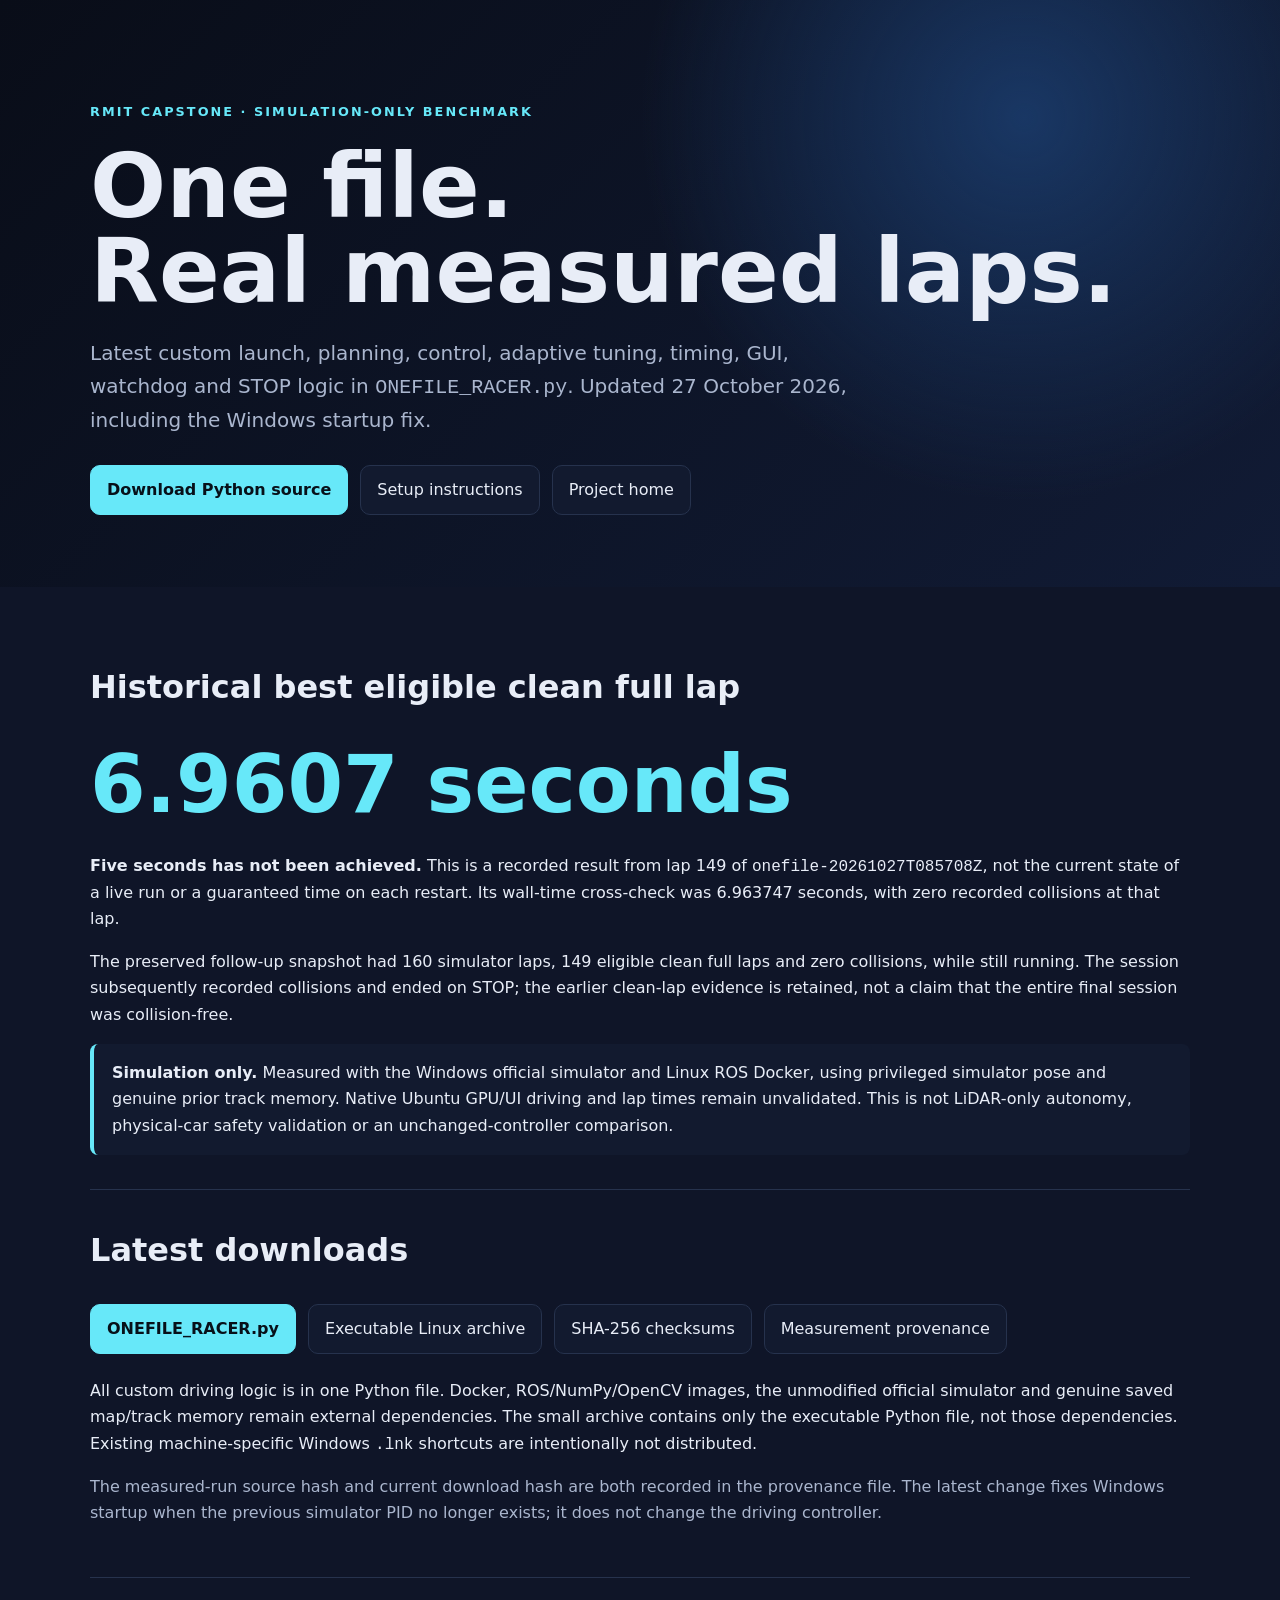
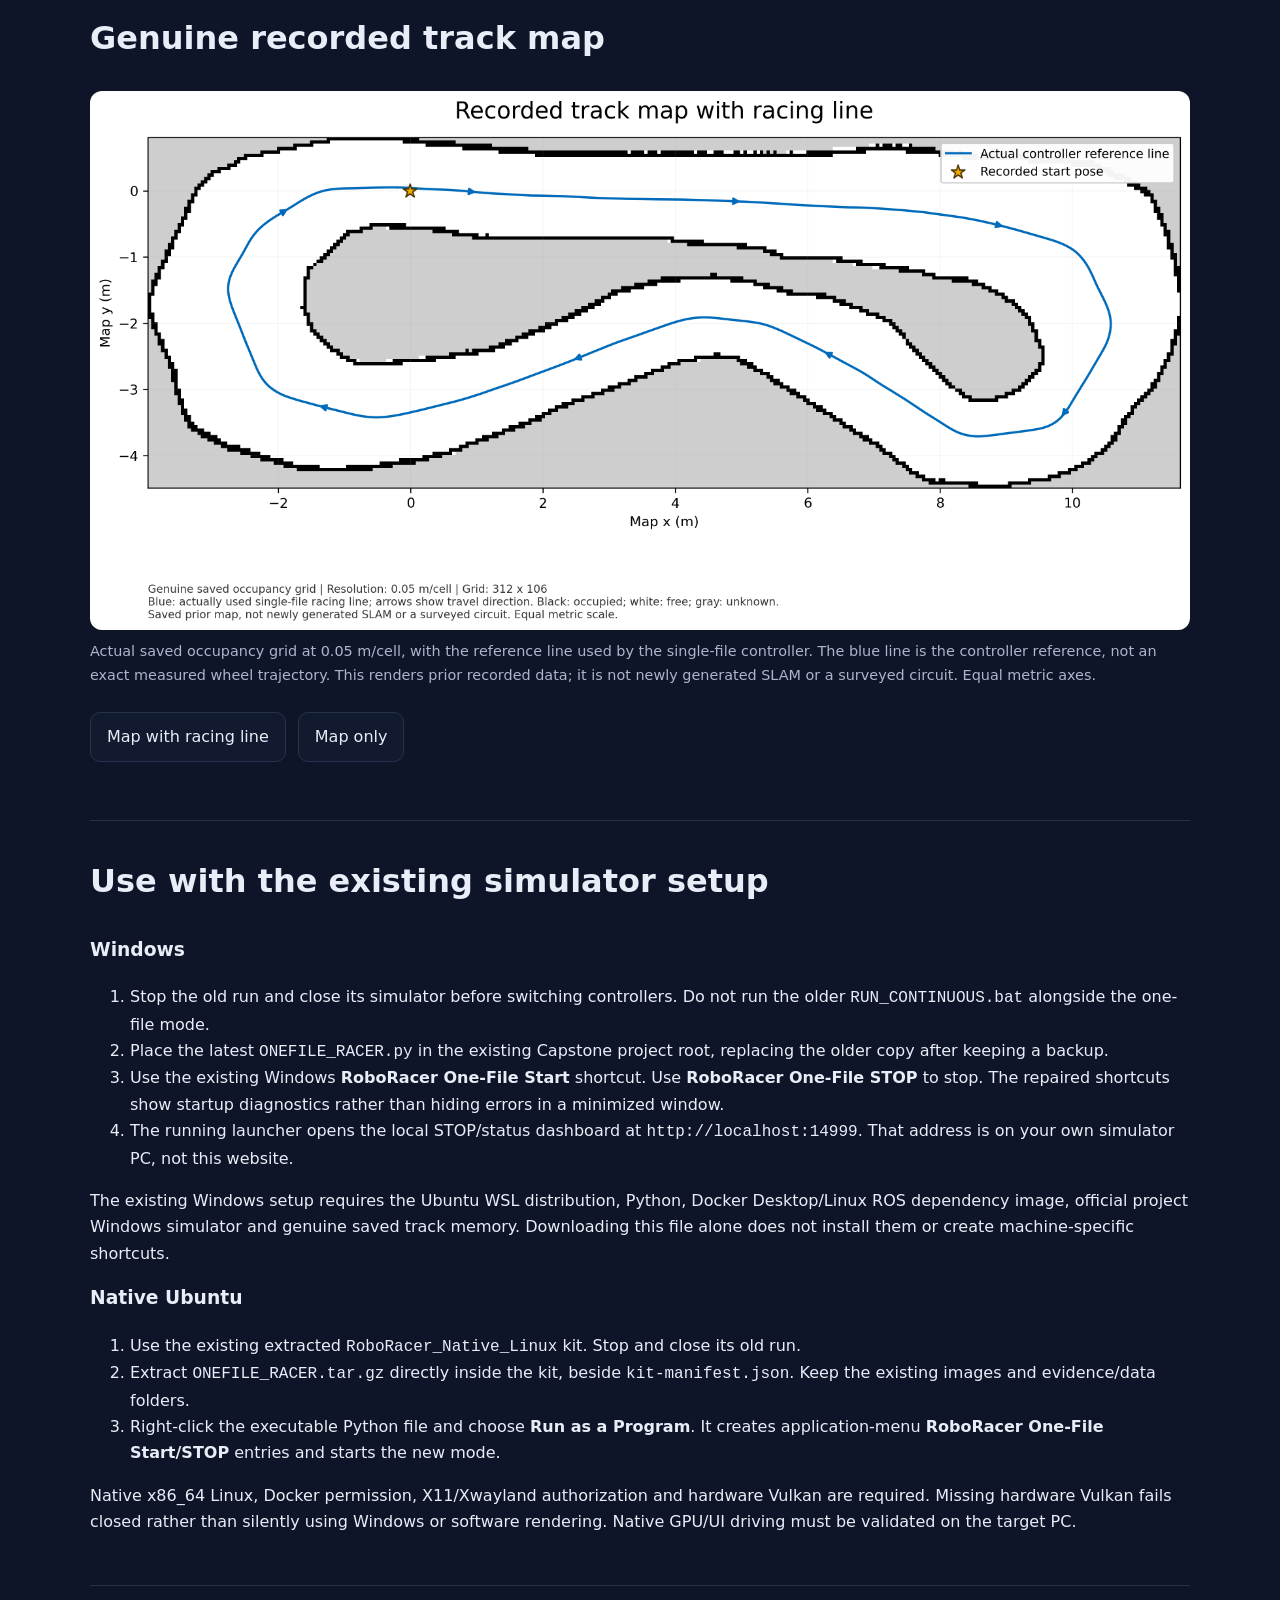
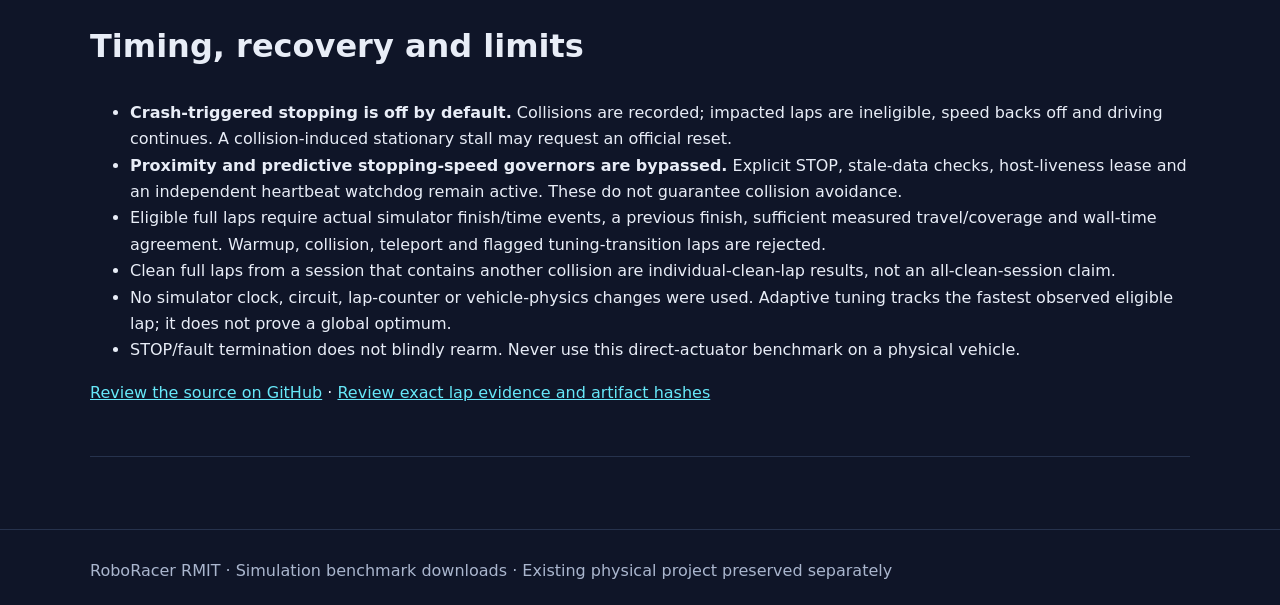
==== docs/simulator-benchmark.html @ d5563a13 "Publish single-file simulator benchmark downloads and track maps" ====
<!doctype html>
<html lang="en">
<head>
  <meta charset="utf-8">
  <meta name="viewport" content="width=device-width,initial-scale=1">
  <meta name="description" content="Single-file RoboRacer simulation benchmark downloads, genuine recorded track maps and measured clean-lap evidence.">
  <title>Simulator Benchmark Downloads · RoboRacer RMIT</title>
  <link rel="stylesheet" href="style.css">
  <style>
    .map{display:block;width:100%;height:auto;background:white;border-radius:12px}
    figure{margin:24px 0}figcaption{color:var(--muted);font-size:.9rem;margin-top:10px}
    .metric{font-size:clamp(2.8rem,8vw,5rem);line-height:1.1;font-weight:800;margin:.3em 0;color:var(--accent)}
    .muted{color:var(--muted)}.downloads{display:flex;gap:12px;flex-wrap:wrap;margin:24px 0}
    table{border-collapse:collapse;width:100%}th,td{text-align:left;padding:12px;border-bottom:1px solid var(--line)}
    a{color:var(--accent)}.table-scroll{overflow-x:auto}
  </style>
</head>
<body>
  <header class="hero">
    <div class="wrap">
      <p class="eyebrow">RMIT capstone · simulation-only benchmark</p>
      <h1>One file.<br>Real measured laps.</h1>
      <p class="lead">Latest custom launch, planning, control, adaptive tuning, timing, GUI, watchdog and STOP logic in <code>ONEFILE_RACER.py</code>. Updated 27 October 2026, including the Windows startup fix.</p>
      <div class="actions">
        <a class="button primary" href="downloads/ONEFILE_RACER.py" download>Download Python source</a>
        <a class="button" href="#setup">Setup instructions</a>
        <a class="button" href="index.html">Project home</a>
      </div>
    </div>
  </header>
  <main class="wrap">
    <section aria-labelledby="result">
      <h2 id="result">Historical best eligible clean full lap</h2>
      <p class="metric">6.9607 seconds</p>
      <p><strong>Five seconds has not been achieved.</strong> This is a recorded result from lap 149 of <code>onefile-20261027T085708Z</code>, not the current state of a live run or a guaranteed time on each restart. Its wall-time cross-check was 6.963747 seconds, with zero recorded collisions at that lap.</p>
      <p>The preserved follow-up snapshot had 160 simulator laps, 149 eligible clean full laps and zero collisions, while still running. The session subsequently recorded collisions and ended on STOP; the earlier clean-lap evidence is retained, not a claim that the entire final session was collision-free.</p>
      <div class="notice"><strong>Simulation only.</strong> Measured with the Windows official simulator and Linux ROS Docker, using privileged simulator pose and genuine prior track memory. Native Ubuntu GPU/UI driving and lap times remain unvalidated. This is not LiDAR-only autonomy, physical-car safety validation or an unchanged-controller comparison.</div>
    </section>
    <section aria-labelledby="downloads">
      <h2 id="downloads">Latest downloads</h2>
      <div class="downloads">
        <a class="button primary" href="downloads/ONEFILE_RACER.py" download>ONEFILE_RACER.py</a>
        <a class="button" href="downloads/ONEFILE_RACER.tar.gz" download>Executable Linux archive</a>
        <a class="button" href="downloads/SHA256SUMS.txt" download>SHA-256 checksums</a>
        <a class="button" href="downloads/benchmark-evidence.json" download>Measurement provenance</a>
      </div>
      <p>All custom driving logic is in one Python file. Docker, ROS/NumPy/OpenCV images, the unmodified official simulator and genuine saved map/track memory remain external dependencies. The small archive contains only the executable Python file, not those dependencies. Existing machine-specific Windows <code>.lnk</code> shortcuts are intentionally not distributed.</p>
      <p class="muted">The measured-run source hash and current download hash are both recorded in the provenance file. The latest change fixes Windows startup when the previous simulator PID no longer exists; it does not change the driving controller.</p>
    </section>
    <section aria-labelledby="track-map">
      <h2 id="track-map">Genuine recorded track map</h2>
      <figure>
        <a href="assets/track-map.png"><img class="map" src="assets/track-map.png" alt="Recorded occupancy-grid track map with a blue reference racing line, travel-direction arrows and a marked recorded start pose." width="2000" height="1000"></a>
        <figcaption>Actual saved occupancy grid at 0.05 m/cell, with the reference line used by the single-file controller. The blue line is the controller reference, not an exact measured wheel trajectory. This renders prior recorded data; it is not newly generated SLAM or a surveyed circuit. Equal metric axes.</figcaption>
      </figure>
      <div class="downloads">
        <a class="button" href="assets/track-map.png" download>Map with racing line</a>
        <a class="button" href="assets/track-map-only.png" download>Map only</a>
      </div>
    </section>
    <section id="setup">
      <h2>Use with the existing simulator setup</h2>
      <h3>Windows</h3>
      <ol>
        <li>Stop the old run and close its simulator before switching controllers. Do not run the older <code>RUN_CONTINUOUS.bat</code> alongside the one-file mode.</li>
        <li>Place the latest <code>ONEFILE_RACER.py</code> in the existing Capstone project root, replacing the older copy after keeping a backup.</li>
        <li>Use the existing Windows <strong>RoboRacer One-File Start</strong> shortcut. Use <strong>RoboRacer One-File STOP</strong> to stop. The repaired shortcuts show startup diagnostics rather than hiding errors in a minimized window.</li>
        <li>The running launcher opens the local STOP/status dashboard at <code>http://localhost:14999</code>. That address is on your own simulator PC, not this website.</li>
      </ol>
      <p>The existing Windows setup requires the Ubuntu WSL distribution, Python, Docker Desktop/Linux ROS dependency image, official project Windows simulator and genuine saved track memory. Downloading this file alone does not install them or create machine-specific shortcuts.</p>
      <h3>Native Ubuntu</h3>
      <ol>
        <li>Use the existing extracted <code>RoboRacer_Native_Linux</code> kit. Stop and close its old run.</li>
        <li>Extract <code>ONEFILE_RACER.tar.gz</code> directly inside the kit, beside <code>kit-manifest.json</code>. Keep the existing images and evidence/data folders.</li>
        <li>Right-click the executable Python file and choose <strong>Run as a Program</strong>. It creates application-menu <strong>RoboRacer One-File Start/STOP</strong> entries and starts the new mode.</li>
      </ol>
      <p>Native x86_64 Linux, Docker permission, X11/Xwayland authorization and hardware Vulkan are required. Missing hardware Vulkan fails closed rather than silently using Windows or software rendering. Native GPU/UI driving must be validated on the target PC.</p>
    </section>
    <section aria-labelledby="policy">
      <h2 id="policy">Timing, recovery and limits</h2>
      <ul>
        <li><strong>Crash-triggered stopping is off by default.</strong> Collisions are recorded; impacted laps are ineligible, speed backs off and driving continues. A collision-induced stationary stall may request an official reset.</li>
        <li><strong>Proximity and predictive stopping-speed governors are bypassed.</strong> Explicit STOP, stale-data checks, host-liveness lease and an independent heartbeat watchdog remain active. These do not guarantee collision avoidance.</li>
        <li>Eligible full laps require actual simulator finish/time events, a previous finish, sufficient measured travel/coverage and wall-time agreement. Warmup, collision, teleport and flagged tuning-transition laps are rejected.</li>
        <li>Clean full laps from a session that contains another collision are individual-clean-lap results, not an all-clean-session claim.</li>
        <li>No simulator clock, circuit, lap-counter or vehicle-physics changes were used. Adaptive tuning tracks the fastest observed eligible lap; it does not prove a global optimum.</li>
        <li>STOP/fault termination does not blindly rearm. Never use this direct-actuator benchmark on a physical vehicle.</li>
      </ul>
      <p><a href="https://github.com/boscook/RoboRacer-RMIT/blob/main/docs/downloads/ONEFILE_RACER.py">Review the source on GitHub</a> · <a href="downloads/benchmark-evidence.json">Review exact lap evidence and artifact hashes</a></p>
    </section>
  </main>
  <footer><div class="wrap">RoboRacer RMIT · Simulation benchmark downloads · Existing physical project preserved separately</div></footer>
</body>
</html>
---- docs/style.css ----
:root{--bg:#0b1020;--panel:#121a2f;--text:#e8edf7;--muted:#aab6ce;--accent:#67e8f9;--line:#26324d;--max:1100px}
*{box-sizing:border-box}html{scroll-behavior:smooth}body{margin:0;font-family:Inter,ui-sans-serif,system-ui,-apple-system,Segoe UI,sans-serif;background:#0f1528;color:var(--text);line-height:1.65}.wrap{width:min(var(--max),calc(100% - 40px));margin:auto}.hero{padding:88px 0 72px;background:radial-gradient(circle at 80% 20%,#193764 0,transparent 34%),linear-gradient(135deg,#090d18,#111b35)}.eyebrow{text-transform:uppercase;letter-spacing:.16em;font-weight:700;color:var(--accent);font-size:.8rem}.hero h1{font-size:clamp(2.7rem,7vw,5.6rem);line-height:.95;margin:.25em 0}.lead{font-size:1.25rem;color:var(--muted);max-width:780px}.actions{display:flex;gap:12px;flex-wrap:wrap;margin-top:28px}.button{border:1px solid var(--line);padding:11px 16px;border-radius:10px;color:var(--text);text-decoration:none;background:#121a2f}.button.primary{background:var(--accent);color:#071019;border-color:var(--accent);font-weight:800}main{padding:40px 0 72px}section{padding:34px 0;border-bottom:1px solid var(--line)}h2{font-size:2rem;margin-top:0}h3{margin-top:0}.grid{display:grid;gap:18px}.cards{grid-template-columns:repeat(3,1fr)}article{background:var(--panel);border:1px solid var(--line);border-radius:16px;padding:22px}article p{color:var(--muted)}code{font-family:ui-monospace,SFMono-Regular,Menlo,monospace}.flow{display:grid;justify-items:center;gap:9px}.flow div{width:min(520px,100%);text-align:center;padding:12px;border:1px solid var(--line);border-radius:10px;background:var(--panel)}.flow span{color:var(--accent);font-weight:900}.timeline{display:grid;grid-template-columns:repeat(4,1fr);gap:12px}.timeline div{padding:18px;background:var(--panel);border:1px solid var(--line);border-radius:12px}.timeline strong,.timeline span{display:block}.timeline span{color:var(--muted);margin-top:4px}pre{overflow:auto;background:#080c17;border:1px solid var(--line);padding:20px;border-radius:14px}.notice{border-left:4px solid var(--accent);background:var(--panel);padding:16px 18px;border-radius:8px}footer{border-top:1px solid var(--line);padding:28px 0;color:var(--muted)}@media(max-width:800px){.cards{grid-template-columns:1fr}.timeline{grid-template-columns:1fr 1fr}}@media(max-width:520px){.timeline{grid-template-columns:1fr}.hero{padding-top:60px}}
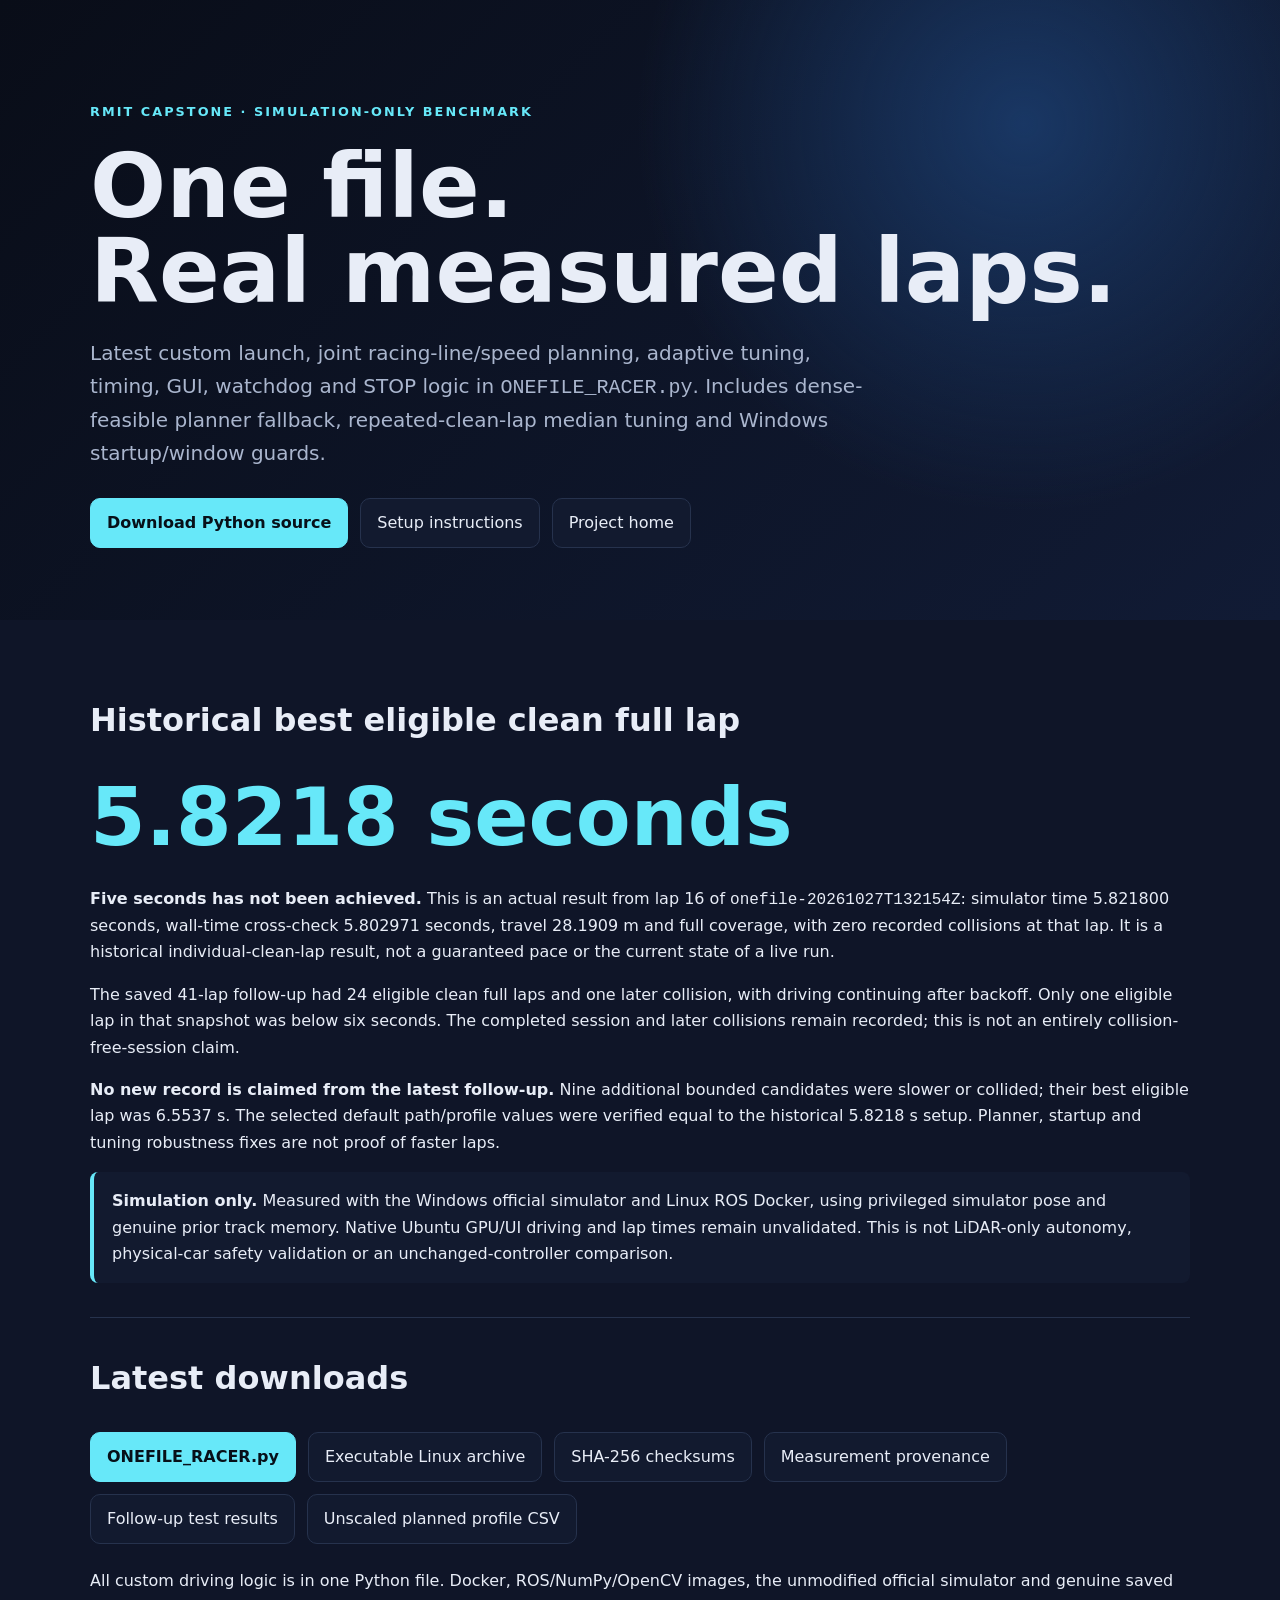
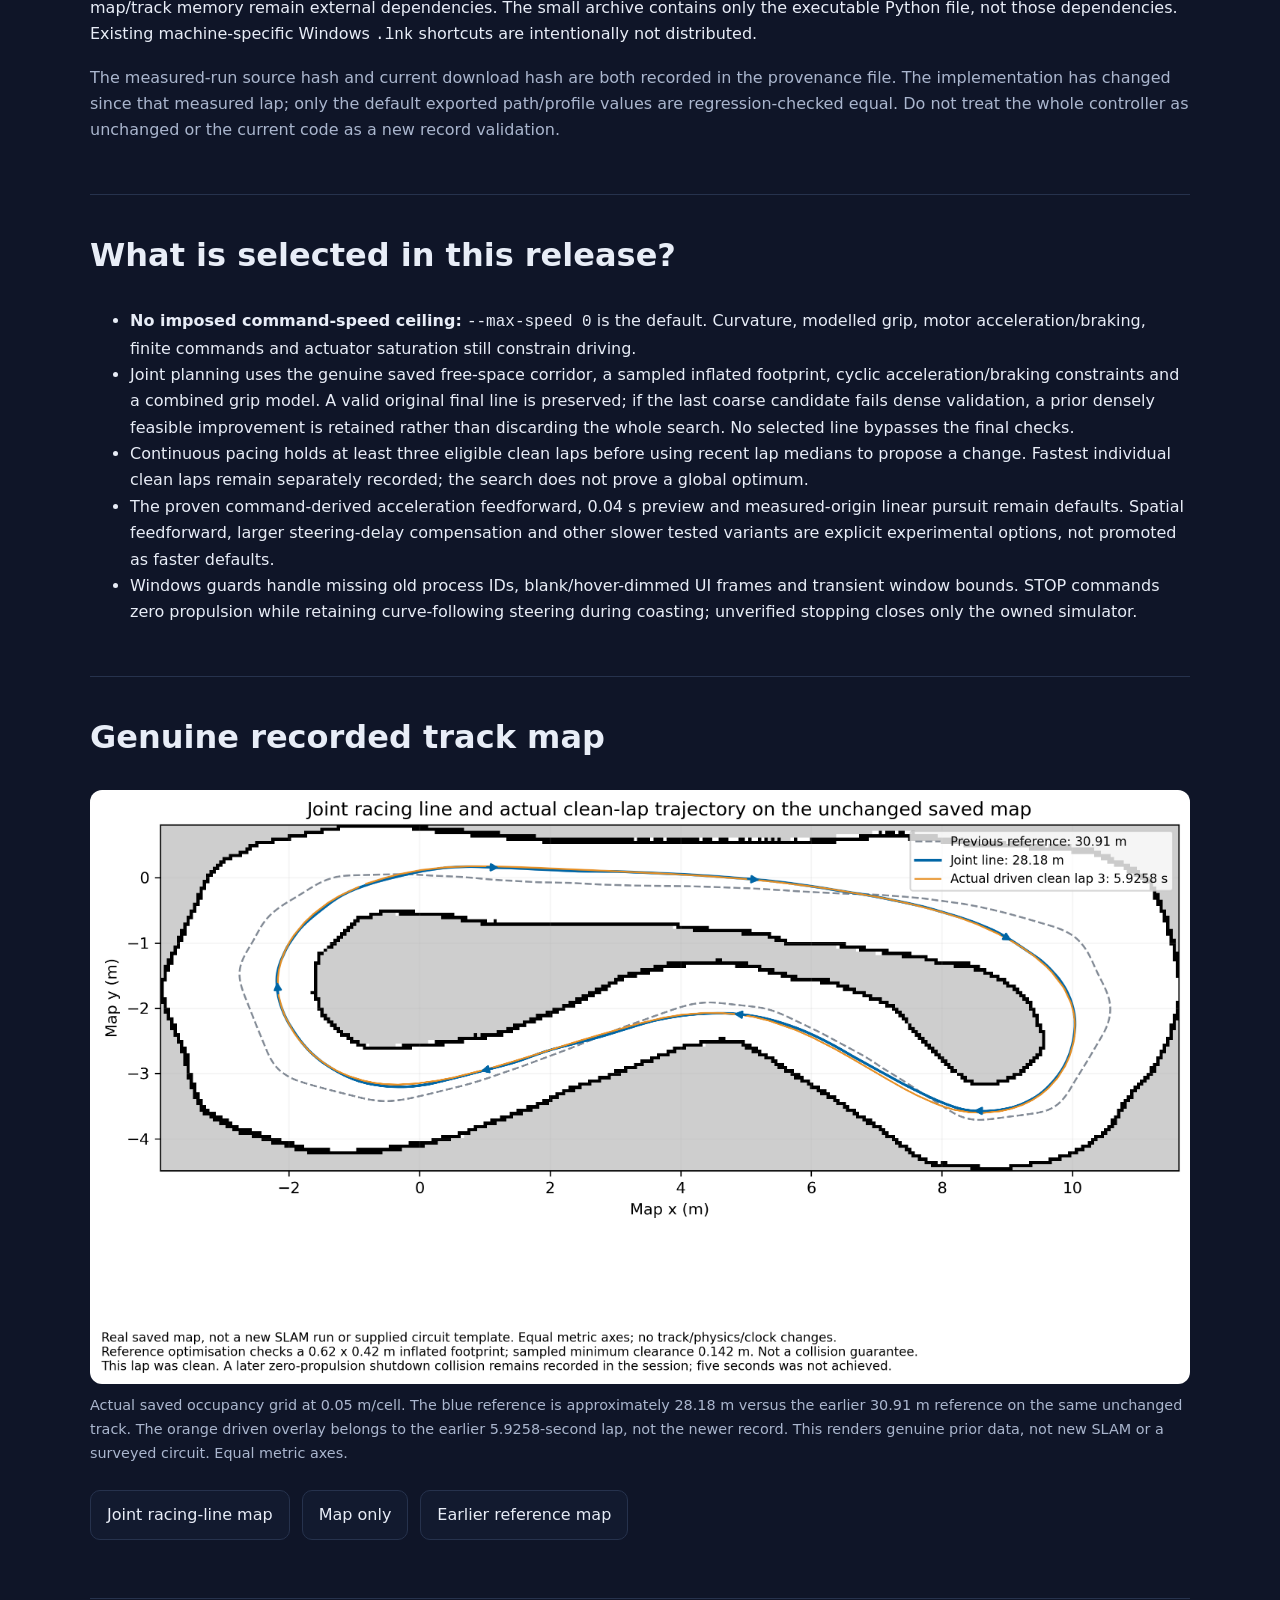
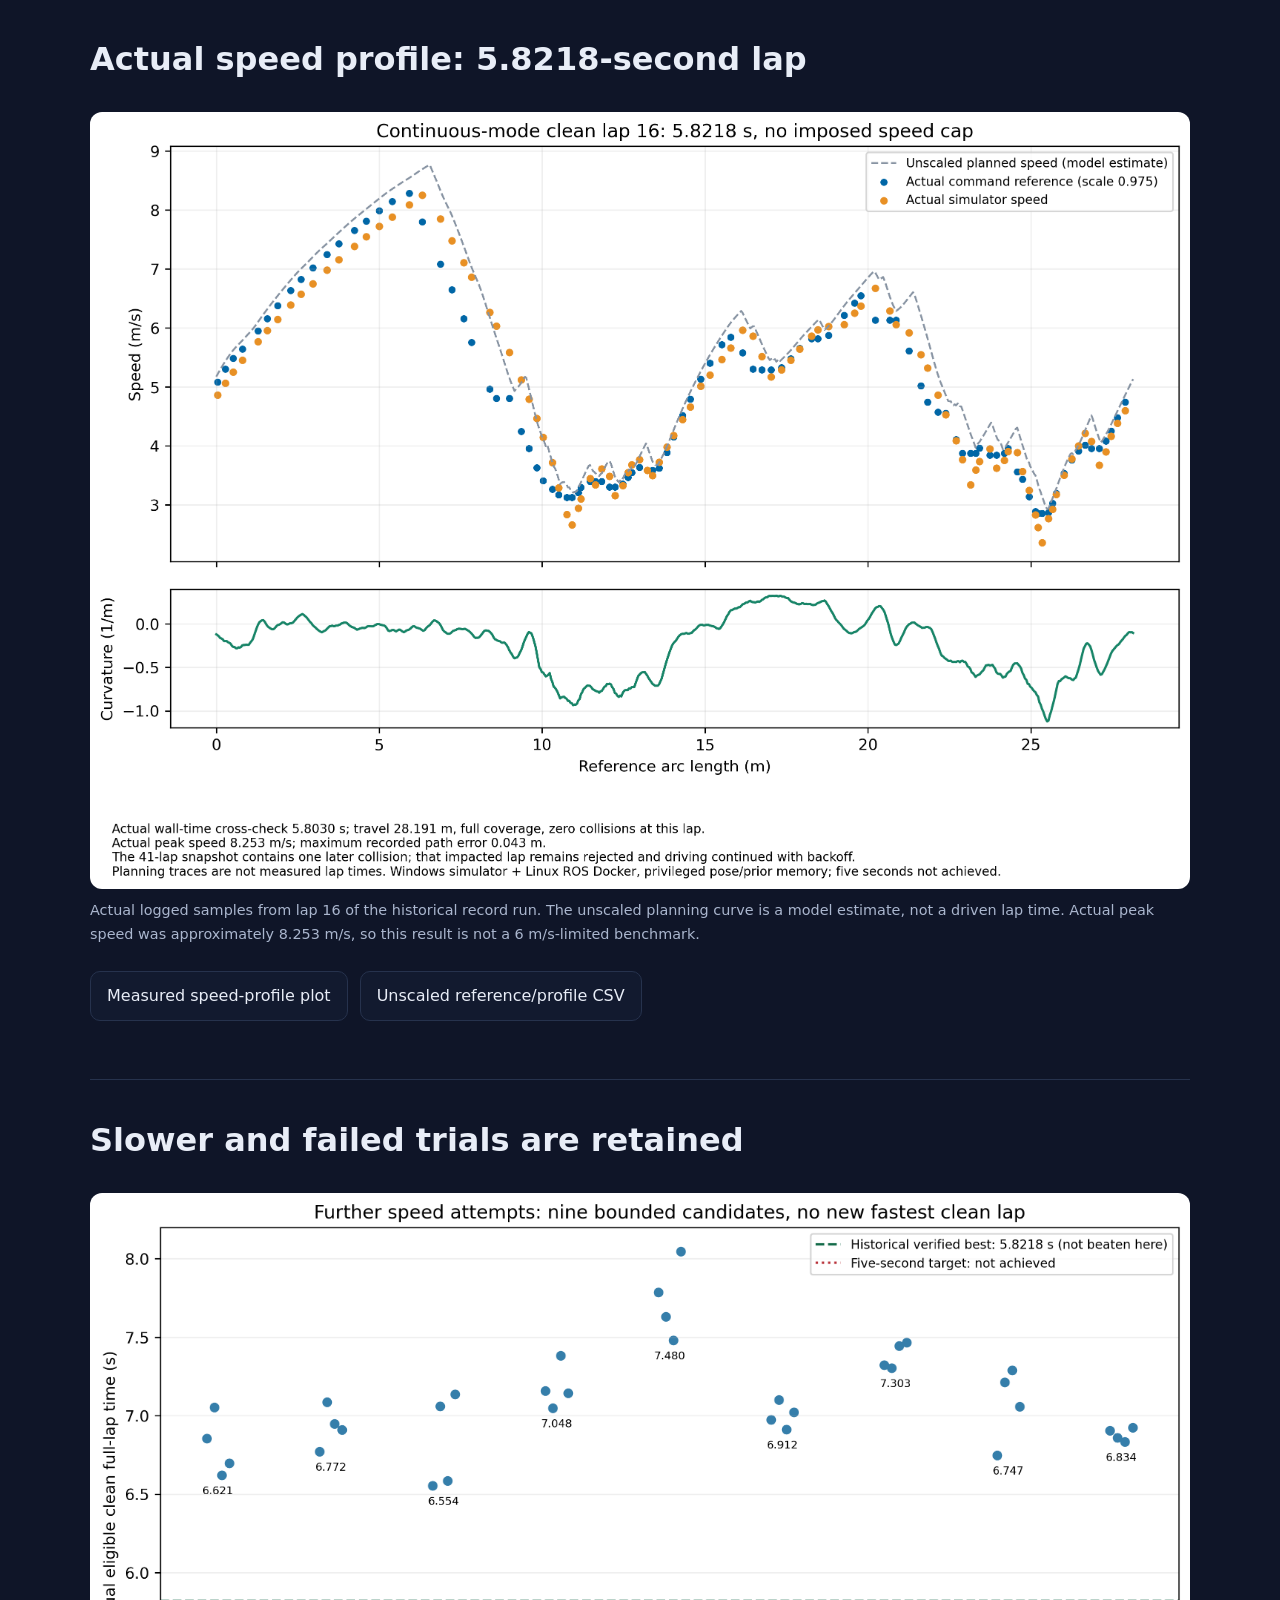
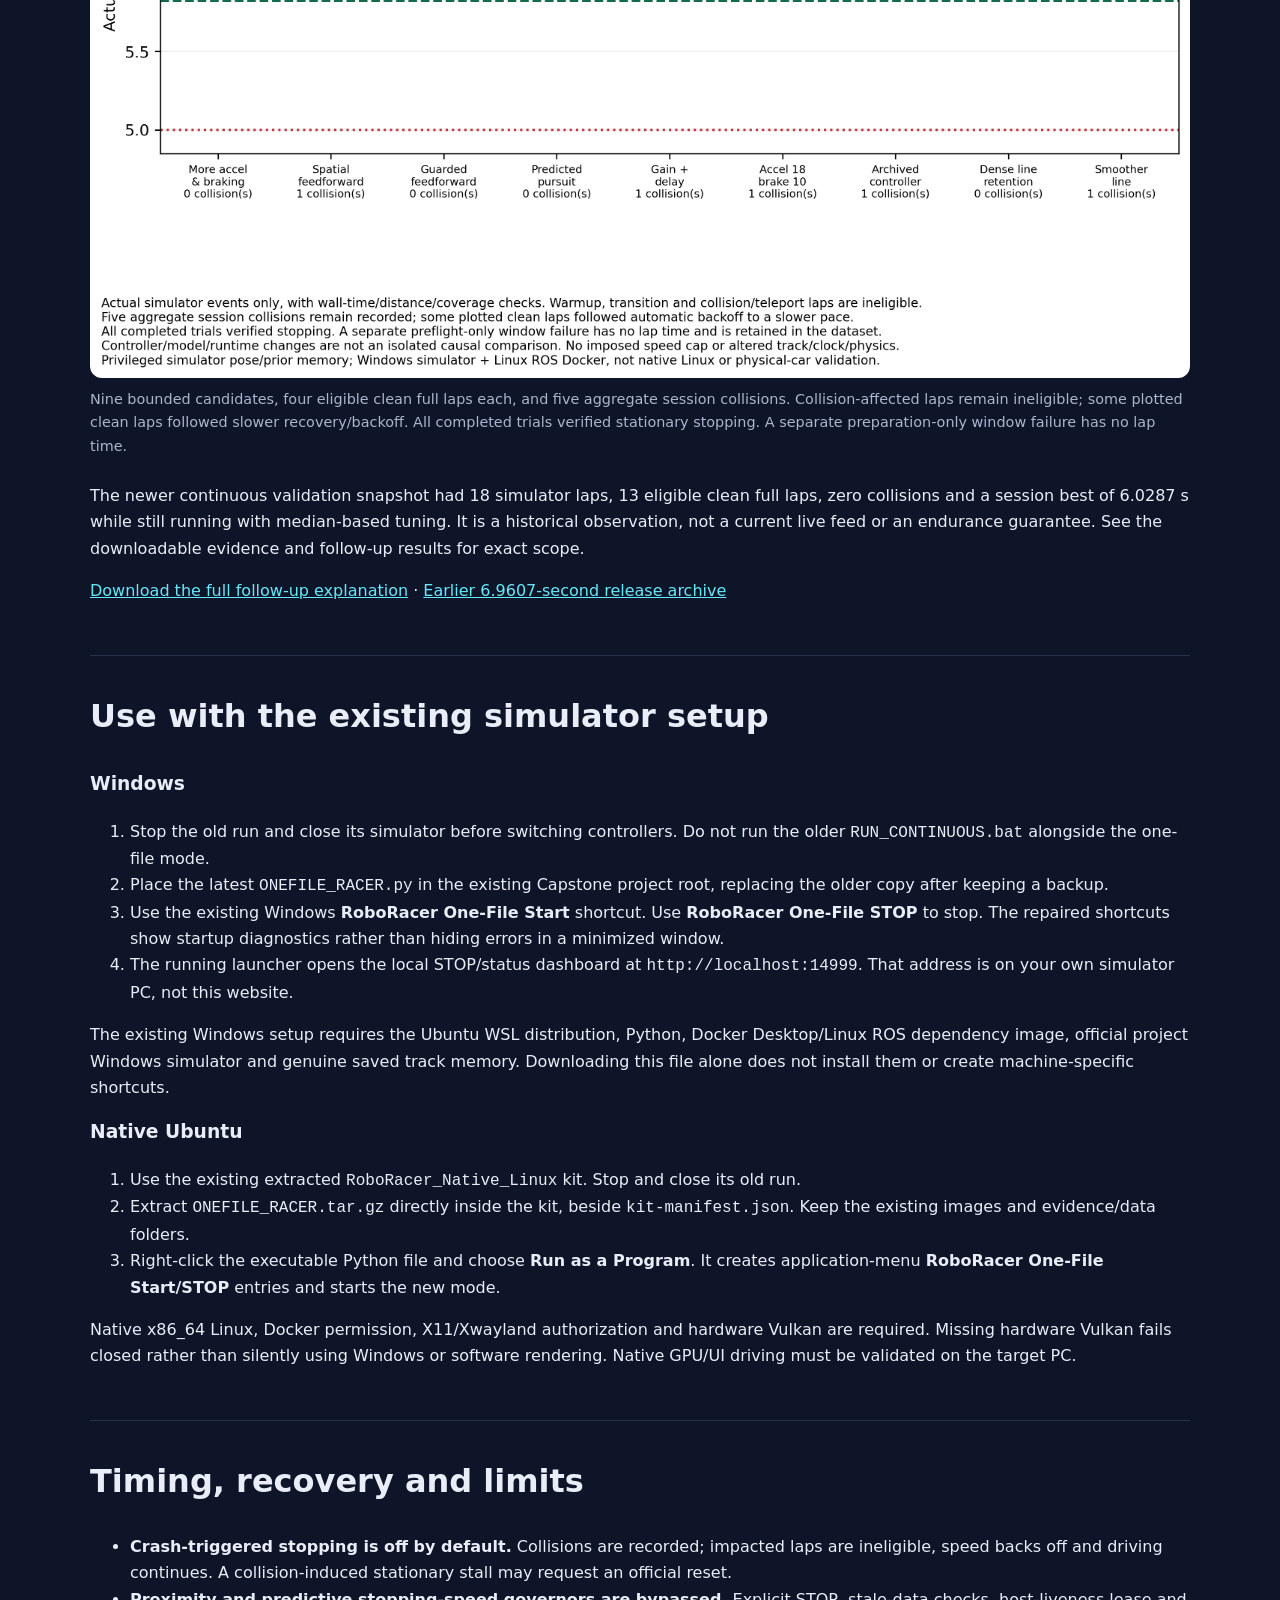
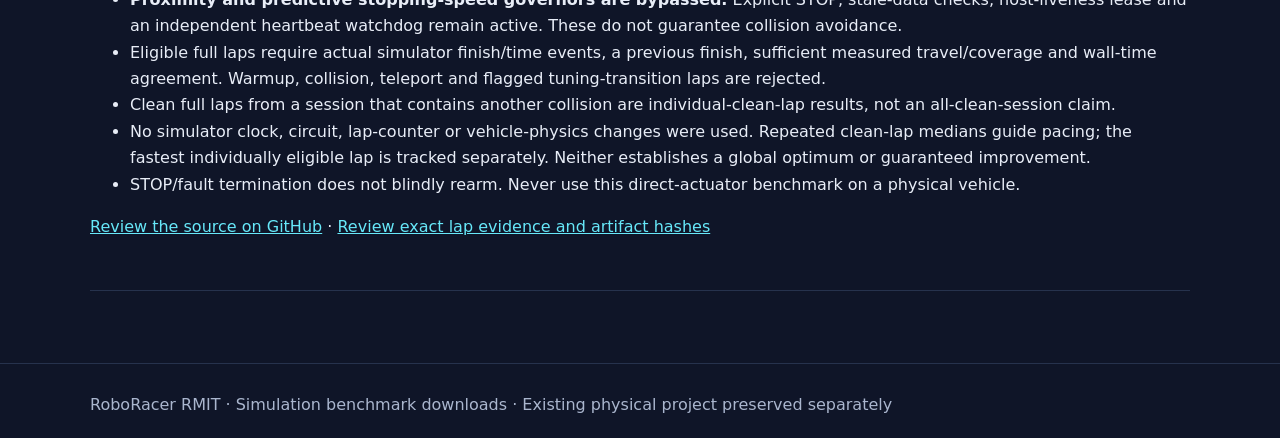
==== commit ba058a5c: "Update simulator racer, preserve benchmark evidence and archive prior release" ====
--- a/docs/simulator-benchmark.html
+++ b/docs/simulator-benchmark.html
@@ -20,7 +20,7 @@
     <div class="wrap">
       <p class="eyebrow">RMIT capstone · simulation-only benchmark</p>
       <h1>One file.<br>Real measured laps.</h1>
-      <p class="lead">Latest custom launch, planning, control, adaptive tuning, timing, GUI, watchdog and STOP logic in <code>ONEFILE_RACER.py</code>. Updated 27 October 2026, including the Windows startup fix.</p>
+      <p class="lead">Latest custom launch, joint racing-line/speed planning, adaptive tuning, timing, GUI, watchdog and STOP logic in <code>ONEFILE_RACER.py</code>. Includes dense-feasible planner fallback, repeated-clean-lap median tuning and Windows startup/window guards.</p>
       <div class="actions">
         <a class="button primary" href="downloads/ONEFILE_RACER.py" download>Download Python source</a>
         <a class="button" href="#setup">Setup instructions</a>
@@ -31,9 +31,10 @@
   <main class="wrap">
     <section aria-labelledby="result">
       <h2 id="result">Historical best eligible clean full lap</h2>
-      <p class="metric">6.9607 seconds</p>
-      <p><strong>Five seconds has not been achieved.</strong> This is a recorded result from lap 149 of <code>onefile-20261027T085708Z</code>, not the current state of a live run or a guaranteed time on each restart. Its wall-time cross-check was 6.963747 seconds, with zero recorded collisions at that lap.</p>
-      <p>The preserved follow-up snapshot had 160 simulator laps, 149 eligible clean full laps and zero collisions, while still running. The session subsequently recorded collisions and ended on STOP; the earlier clean-lap evidence is retained, not a claim that the entire final session was collision-free.</p>
+      <p class="metric">5.8218 seconds</p>
+      <p><strong>Five seconds has not been achieved.</strong> This is an actual result from lap 16 of <code>onefile-20261027T132154Z</code>: simulator time 5.821800 seconds, wall-time cross-check 5.802971 seconds, travel 28.1909 m and full coverage, with zero recorded collisions at that lap. It is a historical individual-clean-lap result, not a guaranteed pace or the current state of a live run.</p>
+      <p>The saved 41-lap follow-up had 24 eligible clean full laps and one later collision, with driving continuing after backoff. Only one eligible lap in that snapshot was below six seconds. The completed session and later collisions remain recorded; this is not an entirely collision-free-session claim.</p>
+      <p><strong>No new record is claimed from the latest follow-up.</strong> Nine additional bounded candidates were slower or collided; their best eligible lap was 6.5537 s. The selected default path/profile values were verified equal to the historical 5.8218 s setup. Planner, startup and tuning robustness fixes are not proof of faster laps.</p>
       <div class="notice"><strong>Simulation only.</strong> Measured with the Windows official simulator and Linux ROS Docker, using privileged simulator pose and genuine prior track memory. Native Ubuntu GPU/UI driving and lap times remain unvalidated. This is not LiDAR-only autonomy, physical-car safety validation or an unchanged-controller comparison.</div>
     </section>
     <section aria-labelledby="downloads">
@@ -43,20 +44,53 @@
         <a class="button" href="downloads/ONEFILE_RACER.tar.gz" download>Executable Linux archive</a>
         <a class="button" href="downloads/SHA256SUMS.txt" download>SHA-256 checksums</a>
         <a class="button" href="downloads/benchmark-evidence.json" download>Measurement provenance</a>
+        <a class="button" href="downloads/FASTER_FOLLOWUP_RESULTS.md" download>Follow-up test results</a>
+        <a class="button" href="downloads/SPEED_PROFILE.csv" download>Unscaled planned profile CSV</a>
       </div>
       <p>All custom driving logic is in one Python file. Docker, ROS/NumPy/OpenCV images, the unmodified official simulator and genuine saved map/track memory remain external dependencies. The small archive contains only the executable Python file, not those dependencies. Existing machine-specific Windows <code>.lnk</code> shortcuts are intentionally not distributed.</p>
-      <p class="muted">The measured-run source hash and current download hash are both recorded in the provenance file. The latest change fixes Windows startup when the previous simulator PID no longer exists; it does not change the driving controller.</p>
+      <p class="muted">The measured-run source hash and current download hash are both recorded in the provenance file. The implementation has changed since that measured lap; only the default exported path/profile values are regression-checked equal. Do not treat the whole controller as unchanged or the current code as a new record validation.</p>
+    </section>
+    <section aria-labelledby="release-changes">
+      <h2 id="release-changes">What is selected in this release?</h2>
+      <ul>
+        <li><strong>No imposed command-speed ceiling:</strong> <code>--max-speed 0</code> is the default. Curvature, modelled grip, motor acceleration/braking, finite commands and actuator saturation still constrain driving.</li>
+        <li>Joint planning uses the genuine saved free-space corridor, a sampled inflated footprint, cyclic acceleration/braking constraints and a combined grip model. A valid original final line is preserved; if the last coarse candidate fails dense validation, a prior densely feasible improvement is retained rather than discarding the whole search. No selected line bypasses the final checks.</li>
+        <li>Continuous pacing holds at least three eligible clean laps before using recent lap medians to propose a change. Fastest individual clean laps remain separately recorded; the search does not prove a global optimum.</li>
+        <li>The proven command-derived acceleration feedforward, 0.04 s preview and measured-origin linear pursuit remain defaults. Spatial feedforward, larger steering-delay compensation and other slower tested variants are explicit experimental options, not promoted as faster defaults.</li>
+        <li>Windows guards handle missing old process IDs, blank/hover-dimmed UI frames and transient window bounds. STOP commands zero propulsion while retaining curve-following steering during coasting; unverified stopping closes only the owned simulator.</li>
+      </ul>
     </section>
     <section aria-labelledby="track-map">
       <h2 id="track-map">Genuine recorded track map</h2>
       <figure>
-        <a href="assets/track-map.png"><img class="map" src="assets/track-map.png" alt="Recorded occupancy-grid track map with a blue reference racing line, travel-direction arrows and a marked recorded start pose." width="2000" height="1000"></a>
-        <figcaption>Actual saved occupancy grid at 0.05 m/cell, with the reference line used by the single-file controller. The blue line is the controller reference, not an exact measured wheel trajectory. This renders prior recorded data; it is not newly generated SLAM or a surveyed circuit. Equal metric axes.</figcaption>
+        <a href="assets/joint-racing-line.png"><img class="map" src="assets/joint-racing-line.png" alt="Genuine saved occupancy map showing the previous reference, the 28.18 m jointly optimised line and the actual earlier 5.9258-second driven trajectory."></a>
+        <figcaption>Actual saved occupancy grid at 0.05 m/cell. The blue reference is approximately 28.18 m versus the earlier 30.91 m reference on the same unchanged track. The orange driven overlay belongs to the earlier 5.9258-second lap, not the newer record. This renders genuine prior data, not new SLAM or a surveyed circuit. Equal metric axes.</figcaption>
       </figure>
       <div class="downloads">
-        <a class="button" href="assets/track-map.png" download>Map with racing line</a>
+        <a class="button" href="assets/joint-racing-line.png" download>Joint racing-line map</a>
         <a class="button" href="assets/track-map-only.png" download>Map only</a>
+        <a class="button" href="assets/track-map.png" download>Earlier reference map</a>
       </div>
+    </section>
+    <section aria-labelledby="speed-profile">
+      <h2 id="speed-profile">Actual speed profile: 5.8218-second lap</h2>
+      <figure>
+        <a href="assets/speed-profile-5p8218s.png"><img class="map" src="assets/speed-profile-5p8218s.png" alt="Actual command reference and measured simulator speeds over reference arc length during the clean 5.8218-second lap, alongside the unscaled model plan and curvature."></a>
+        <figcaption>Actual logged samples from lap 16 of the historical record run. The unscaled planning curve is a model estimate, not a driven lap time. Actual peak speed was approximately 8.253 m/s, so this result is not a 6 m/s-limited benchmark.</figcaption>
+      </figure>
+      <div class="downloads">
+        <a class="button" href="assets/speed-profile-5p8218s.png" download>Measured speed-profile plot</a>
+        <a class="button" href="downloads/SPEED_PROFILE.csv" download>Unscaled reference/profile CSV</a>
+      </div>
+    </section>
+    <section aria-labelledby="follow-up">
+      <h2 id="follow-up">Slower and failed trials are retained</h2>
+      <figure>
+        <a href="assets/faster-followup-attempts.png"><img class="map" src="assets/faster-followup-attempts.png" alt="Nine further speed candidates compared against the historical 5.8218-second best; none of the bounded candidates beat the record."></a>
+        <figcaption>Nine bounded candidates, four eligible clean full laps each, and five aggregate session collisions. Collision-affected laps remain ineligible; some plotted clean laps followed slower recovery/backoff. All completed trials verified stationary stopping. A separate preparation-only window failure has no lap time.</figcaption>
+      </figure>
+      <p>The newer continuous validation snapshot had 18 simulator laps, 13 eligible clean full laps, zero collisions and a session best of 6.0287 s while still running with median-based tuning. It is a historical observation, not a current live feed or an endurance guarantee. See the downloadable evidence and follow-up results for exact scope.</p>
+      <p><a href="downloads/FASTER_FOLLOWUP_RESULTS.md" download>Download the full follow-up explanation</a> · <a href="releases/2026-10-27-windows-startup-fix/">Earlier 6.9607-second release archive</a></p>
     </section>
     <section id="setup">
       <h2>Use with the existing simulator setup</h2>
@@ -83,7 +117,7 @@
         <li><strong>Proximity and predictive stopping-speed governors are bypassed.</strong> Explicit STOP, stale-data checks, host-liveness lease and an independent heartbeat watchdog remain active. These do not guarantee collision avoidance.</li>
         <li>Eligible full laps require actual simulator finish/time events, a previous finish, sufficient measured travel/coverage and wall-time agreement. Warmup, collision, teleport and flagged tuning-transition laps are rejected.</li>
         <li>Clean full laps from a session that contains another collision are individual-clean-lap results, not an all-clean-session claim.</li>
-        <li>No simulator clock, circuit, lap-counter or vehicle-physics changes were used. Adaptive tuning tracks the fastest observed eligible lap; it does not prove a global optimum.</li>
+        <li>No simulator clock, circuit, lap-counter or vehicle-physics changes were used. Repeated clean-lap medians guide pacing; the fastest individually eligible lap is tracked separately. Neither establishes a global optimum or guaranteed improvement.</li>
         <li>STOP/fault termination does not blindly rearm. Never use this direct-actuator benchmark on a physical vehicle.</li>
       </ul>
       <p><a href="https://github.com/boscook/RoboRacer-RMIT/blob/main/docs/downloads/ONEFILE_RACER.py">Review the source on GitHub</a> · <a href="downloads/benchmark-evidence.json">Review exact lap evidence and artifact hashes</a></p>
